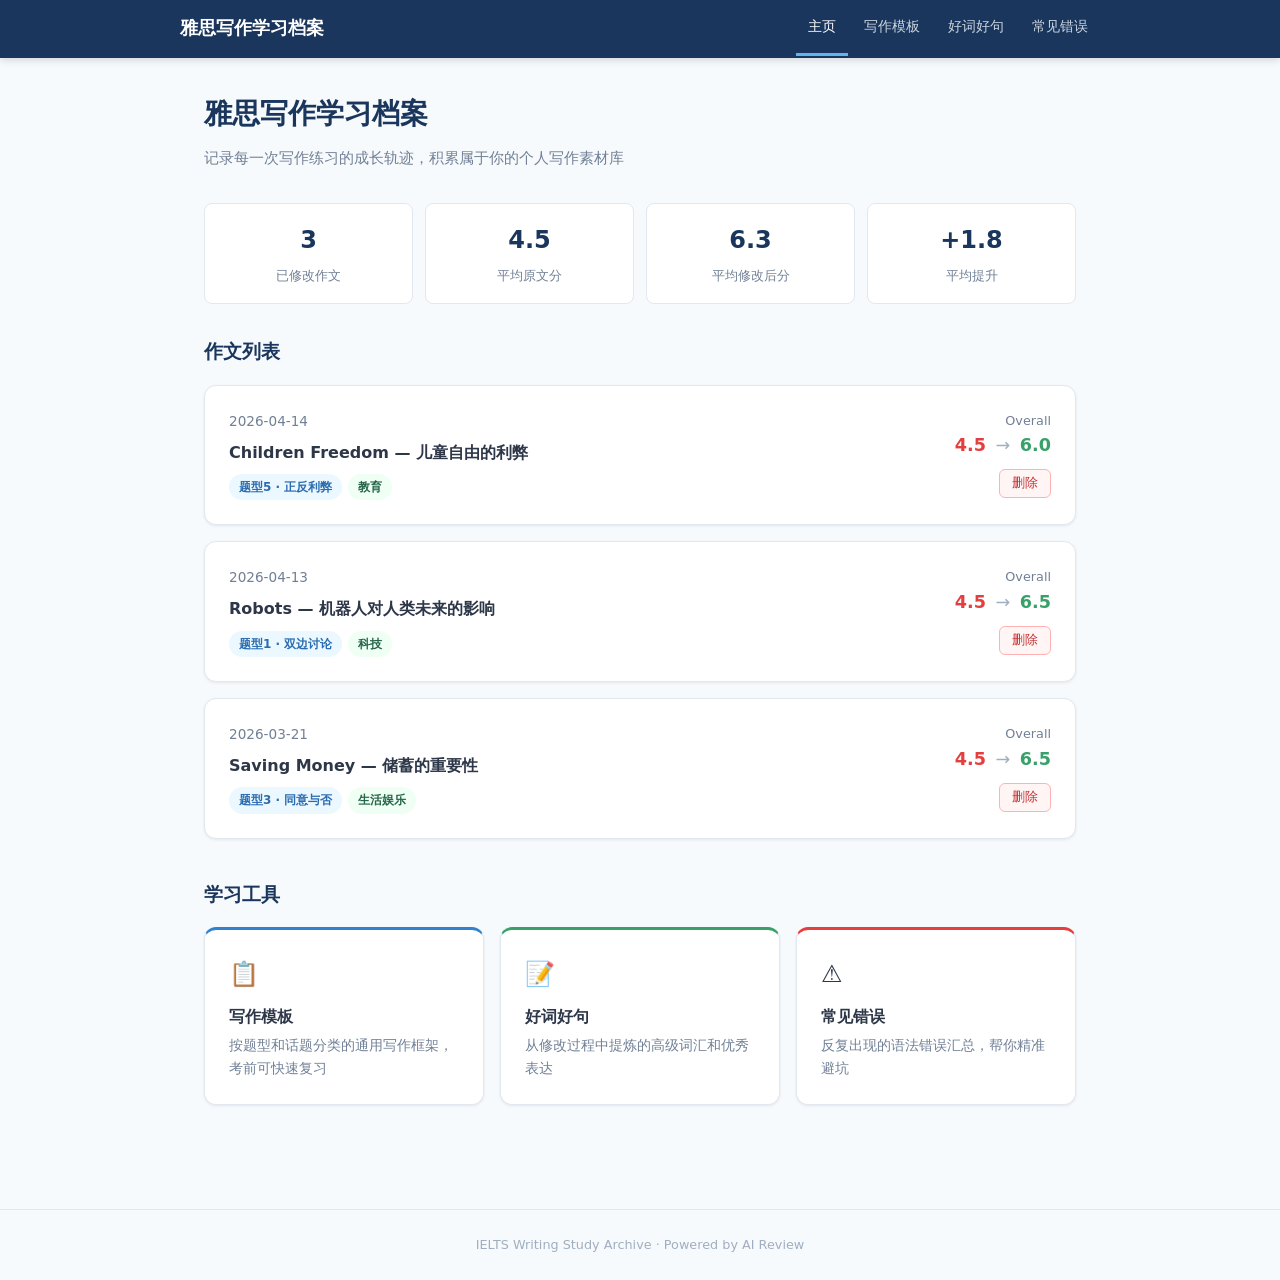
==== index.html @ 5c6d9367 "添加新作文 2026-04-14 Children Freedom 并更新所有页面 - 新增作文页面：essays/2026-04-14_children_freedom.html（题型5·正反利弊×" ====
<!DOCTYPE html>
<html lang="zh-CN">
<head>
  <meta charset="UTF-8">
  <meta name="viewport" content="width=device-width, initial-scale=1.0">
  <title>雅思写作学习档案</title>
  <link rel="stylesheet" href="css/style.css">
</head>
<body>
<div class="page-wrapper">

<nav class="navbar">
  <div class="container">
    <a href="index.html" class="navbar-brand">雅思写作学习档案</a>
    <div class="navbar-links">
      <a href="index.html" class="active">主页</a>
      <a href="templates.html">写作模板</a>
      <a href="vocabulary.html">好词好句</a>
      <a href="errors.html">常见错误</a>
    </div>
  </div>
</nav>

<main class="page-content">
  <div class="container">

    <div class="page-header">
      <h1>雅思写作学习档案</h1>
      <p>记录每一次写作练习的成长轨迹，积累属于你的个人写作素材库</p>
    </div>

    <!-- 统计概览（仅统计真实文章） -->
    <div class="stats-grid">
      <div class="stat-item">
        <div class="stat-number" data-stat="essay-count">3</div>
        <div class="stat-label">已修改作文</div>
      </div>
      <div class="stat-item">
        <div class="stat-number" data-stat="avg-before">4.5</div>
        <div class="stat-label">平均原文分</div>
      </div>
      <div class="stat-item">
        <div class="stat-number" data-stat="avg-after">6.3</div>
        <div class="stat-label">平均修改后分</div>
      </div>
      <div class="stat-item">
        <div class="stat-number" data-stat="avg-diff">+1.8</div>
        <div class="stat-label">平均提升</div>
      </div>
    </div>

    <!-- 作文列表 -->
    <h2 style="font-size:1.2rem; color:#1a365d; margin:32px 0 16px;">作文列表</h2>
    <div class="card-grid">

      <div class="card" data-essay="2026-04-14_children_freedom" data-score-before="4.5" data-score-after="6.0">
        <div style="display:flex; justify-content:space-between; align-items:flex-start; flex-wrap:wrap; gap:8px;">
          <a href="essays/2026-04-14_children_freedom.html" style="flex:1; color:inherit;">
            <div style="font-size:.85rem; color:#718096; margin-bottom:6px;">2026-04-14</div>
            <div style="font-weight:600; color:#2d3748; margin-bottom:8px;">Children Freedom — 儿童自由的利弊</div>
            <div style="display:flex; gap:6px; flex-wrap:wrap;">
              <span class="tag tag-blue">题型5 · 正反利弊</span>
              <span class="tag tag-green">教育</span>
            </div>
          </a>
          <div style="text-align:right; display:flex; flex-direction:column; align-items:flex-end; gap:8px;">
            <div>
              <div style="font-size:.8rem; color:#718096;">Overall</div>
              <div style="font-size:1.1rem;">
                <span style="color:#e53e3e; font-weight:700;">4.5</span>
                <span style="color:#a0aec0; margin:0 4px;">→</span>
                <span style="color:#38a169; font-weight:700;">6.0</span>
              </div>
            </div>
            <button class="delete-btn" onclick="event.stopPropagation(); deleteEssay('2026-04-14_children_freedom')">删除</button>
          </div>
        </div>
      </div>

      <div class="card" data-essay="2026-04-13_robots" data-score-before="4.5" data-score-after="6.5">
        <div style="display:flex; justify-content:space-between; align-items:flex-start; flex-wrap:wrap; gap:8px;">
          <a href="essays/2026-04-13_robots.html" style="flex:1; color:inherit;">
            <div style="font-size:.85rem; color:#718096; margin-bottom:6px;">2026-04-13</div>
            <div style="font-weight:600; color:#2d3748; margin-bottom:8px;">Robots — 机器人对人类未来的影响</div>
            <div style="display:flex; gap:6px; flex-wrap:wrap;">
              <span class="tag tag-blue">题型1 · 双边讨论</span>
              <span class="tag tag-green">科技</span>
            </div>
          </a>
          <div style="text-align:right; display:flex; flex-direction:column; align-items:flex-end; gap:8px;">
            <div>
              <div style="font-size:.8rem; color:#718096;">Overall</div>
              <div style="font-size:1.1rem;">
                <span style="color:#e53e3e; font-weight:700;">4.5</span>
                <span style="color:#a0aec0; margin:0 4px;">→</span>
                <span style="color:#38a169; font-weight:700;">6.5</span>
              </div>
            </div>
            <button class="delete-btn" onclick="event.stopPropagation(); deleteEssay('2026-04-13_robots')">删除</button>
          </div>
        </div>
      </div>

      <div class="card" data-essay="2026-03-21_saving_money" data-score-before="4.5" data-score-after="6.5">
        <div style="display:flex; justify-content:space-between; align-items:flex-start; flex-wrap:wrap; gap:8px;">
          <a href="essays/2026-03-21_saving_money.html" style="flex:1; color:inherit;">
            <div style="font-size:.85rem; color:#718096; margin-bottom:6px;">2026-03-21</div>
            <div style="font-weight:600; color:#2d3748; margin-bottom:8px;">Saving Money — 储蓄的重要性</div>
            <div style="display:flex; gap:6px; flex-wrap:wrap;">
              <span class="tag tag-blue">题型3 · 同意与否</span>
              <span class="tag tag-green">生活娱乐</span>
            </div>
          </a>
          <div style="text-align:right; display:flex; flex-direction:column; align-items:flex-end; gap:8px;">
            <div>
              <div style="font-size:.8rem; color:#718096;">Overall</div>
              <div style="font-size:1.1rem;">
                <span style="color:#e53e3e; font-weight:700;">4.5</span>
                <span style="color:#a0aec0; margin:0 4px;">→</span>
                <span style="color:#38a169; font-weight:700;">6.5</span>
              </div>
            </div>
            <button class="delete-btn" onclick="event.stopPropagation(); deleteEssay('2026-03-21_saving_money')">删除</button>
          </div>
        </div>
      </div>


    </div>

    <!-- 功能模块 -->
    <h2 style="font-size:1.2rem; color:#1a365d; margin:40px 0 16px;">学习工具</h2>
    <div class="card-grid card-grid-3">
      <a href="templates.html" class="card card-link" style="border-top:3px solid #3182ce;">
        <div style="font-size:1.5rem; margin-bottom:8px;">📋</div>
        <div style="font-weight:700; color:#2d3748; margin-bottom:4px;">写作模板</div>
        <div style="font-size:.85rem; color:#718096;">按题型和话题分类的通用写作框架，考前可快速复习</div>
      </a>
      <a href="vocabulary.html" class="card card-link" style="border-top:3px solid #38a169;">
        <div style="font-size:1.5rem; margin-bottom:8px;">📝</div>
        <div style="font-weight:700; color:#2d3748; margin-bottom:4px;">好词好句</div>
        <div style="font-size:.85rem; color:#718096;">从修改过程中提炼的高级词汇和优秀表达</div>
      </a>
      <a href="errors.html" class="card card-link" style="border-top:3px solid #e53e3e;">
        <div style="font-size:1.5rem; margin-bottom:8px;">⚠️</div>
        <div style="font-weight:700; color:#2d3748; margin-bottom:4px;">常见错误</div>
        <div style="font-size:.85rem; color:#718096;">反复出现的语法错误汇总，帮你精准避坑</div>
      </a>
    </div>

    <!-- 回收站 -->
    <div id="recycle-bin-section" style="display:none;">
      <div class="recycle-bin-header">回收站</div>
      <p style="font-size:.85rem; color:#a0aec0; margin-bottom:12px;">以下作文已被移入回收站，可随时恢复或彻底删除</p>
      <div id="recycle-bin-list"></div>
    </div>

  </div>
</main>

<footer class="page-footer">
  <div class="container">IELTS Writing Study Archive · Powered by AI Review</div>
</footer>

</div>
<script src="js/main.js"></script>
</body>
</html>
---- css/style.css ----
/* ========== CSS Reset & Base ========== */
*, *::before, *::after { box-sizing: border-box; margin: 0; padding: 0; }
html { font-size: 16px; scroll-behavior: smooth; }
body {
  font-family: -apple-system, BlinkMacSystemFont, 'Segoe UI', system-ui, sans-serif;
  line-height: 1.7; color: #2d3748; background: #f7fafc;
}
a { color: #3182ce; text-decoration: none; transition: color .2s; }
a:hover { color: #2b6cb0; text-decoration: underline; }
img { max-width: 100%; }

/* ========== Layout ========== */
.container { max-width: 920px; margin: 0 auto; padding: 0 24px; }
.page-wrapper { min-height: 100vh; display: flex; flex-direction: column; }
.page-content { flex: 1; padding: 32px 0 64px; }

/* ========== Navigation ========== */
.navbar {
  background: #1a365d; color: #fff; padding: 0 24px;
  position: sticky; top: 0; z-index: 100; box-shadow: 0 2px 8px rgba(0,0,0,.15);
}
.navbar .container { display: flex; align-items: center; justify-content: space-between; padding: 0; }
.navbar-brand { font-size: 1.1rem; font-weight: 700; color: #fff; padding: 14px 0; white-space: nowrap; }
.navbar-brand:hover { color: #bee3f8; text-decoration: none; }
.navbar-links { display: flex; gap: 4px; flex-wrap: wrap; }
.navbar-links a {
  color: #cbd5e0; font-size: .88rem; padding: 14px 12px;
  border-bottom: 3px solid transparent; transition: all .2s;
}
.navbar-links a:hover, .navbar-links a.active {
  color: #fff; border-bottom-color: #63b3ed; text-decoration: none;
}

/* ========== Hero / Header ========== */
.page-header { margin-bottom: 32px; }
.page-header h1 { font-size: 1.75rem; color: #1a365d; margin-bottom: 8px; }
.page-header p { color: #718096; font-size: .95rem; }

/* ========== Cards ========== */
.card {
  background: #fff; border-radius: 12px; padding: 24px;
  box-shadow: 0 1px 3px rgba(0,0,0,.08); border: 1px solid #e2e8f0;
  transition: box-shadow .2s, transform .15s;
}
.card:hover { box-shadow: 0 4px 12px rgba(0,0,0,.1); }
.card-link { display: block; color: inherit; }
.card-link:hover { text-decoration: none; }

.card-grid { display: grid; gap: 16px; }
.card-grid-3 { grid-template-columns: repeat(auto-fit, minmax(240px, 1fr)); }

/* ========== Tags / Badges ========== */
.tag {
  display: inline-block; font-size: .75rem; font-weight: 600; padding: 3px 10px;
  border-radius: 999px; white-space: nowrap;
}
.tag-blue { background: #ebf8ff; color: #2b6cb0; }
.tag-green { background: #f0fff4; color: #276749; }
.tag-purple { background: #faf5ff; color: #6b46c1; }
.tag-gray { background: #edf2f7; color: #4a5568; }
.tag-orange { background: #feebc8; color: #c05621; }

/* ========== Score Display ========== */
.score-comparison { display: grid; grid-template-columns: 1fr 1fr; gap: 24px; margin: 24px 0; }
.score-card { text-align: center; }
.score-card .label { font-size: .85rem; color: #718096; margin-bottom: 4px; }
.score-big { font-size: 2.5rem; font-weight: 800; }
.score-big.before { color: #e53e3e; }
.score-big.after { color: #38a169; }
.score-arrow { display: flex; align-items: center; justify-content: center; font-size: 1.1rem; font-weight: 700; color: #38a169; gap: 6px; margin: 8px 0; }

.score-table { width: 100%; border-collapse: collapse; margin: 16px 0; font-size: .9rem; }
.score-table-wrapper { overflow-x: auto; -webkit-overflow-scrolling: touch; margin: 16px 0; }
.score-table-wrapper .score-table { margin: 0; min-width: 580px; }
.score-table th, .score-table td { padding: 10px 12px; text-align: left; border-bottom: 1px solid #e2e8f0; }
.score-table th { background: #f7fafc; color: #4a5568; font-weight: 600; font-size: .8rem; text-transform: uppercase; letter-spacing: .5px; }
.score-table .change { color: #38a169; font-weight: 600; }
.score-bar { height: 8px; border-radius: 4px; background: #e2e8f0; overflow: hidden; min-width: 80px; display: inline-block; vertical-align: middle; margin-left: 8px; }
.score-bar-fill { height: 100%; border-radius: 4px; transition: width .6s ease; }
.score-bar-fill.before { background: #fc8181; }
.score-bar-fill.after { background: #68d391; }

/* ========== View Switcher ========== */
.view-tabs { display: flex; gap: 8px; margin: 24px 0 16px; flex-wrap: wrap; }
.view-tab {
  padding: 8px 20px; border: 2px solid #e2e8f0; border-radius: 8px;
  background: #fff; color: #4a5568; font-size: .88rem; font-weight: 500;
  cursor: pointer; transition: all .2s;
}
.view-tab:hover { border-color: #3182ce; color: #3182ce; }
.view-tab.active { background: #3182ce; color: #fff; border-color: #3182ce; }
.view-panel { display: none; }
.view-panel.active { display: block; }

/* ========== Revision Markup ========== */
.revision-section { margin-bottom: 32px; }
.revision-section h3 { font-size: 1.1rem; color: #1a365d; margin-bottom: 16px; padding-bottom: 8px; border-bottom: 2px solid #e2e8f0; }
.revision-section h4 { font-size: .9rem; color: #718096; margin: 12px 0 8px; font-style: italic; }

.revision-text { font-size: .95rem; line-height: 1.9; margin-bottom: 12px; }

del.grammar { color: #e53e3e; text-decoration: line-through; background: #fff5f5; padding: 1px 4px; border-radius: 3px; }
del.vocab { color: #3182ce; text-decoration: line-through; background: #ebf8ff; padding: 1px 4px; border-radius: 3px; }

.fix-grammar { background: #fed7d7; color: #c53030; padding: 2px 6px; border-radius: 4px; font-weight: 600; }
.fix-vocab { background: #bee3f8; color: #2b6cb0; padding: 2px 6px; border-radius: 4px; font-weight: 600; }
.fix-sentence { background: #c6f6d5; color: #276749; padding: 2px 6px; border-radius: 4px; font-weight: 600; }

.revision-reason {
  font-size: .8rem; color: #718096; margin-left: 4px;
}
.revision-tag {
  display: inline-block; font-size: .7rem; font-weight: 700; padding: 2px 8px;
  border-radius: 999px; margin-left: 4px; vertical-align: middle;
}
.revision-tag.grammar { background: #fed7d7; color: #c53030; }
.revision-tag.vocab { background: #bee3f8; color: #2b6cb0; }
.revision-tag.sentence { background: #c6f6d5; color: #276749; }
.revision-tag.content { background: #feebc8; color: #c05621; }

.suggestion-box {
  background: #fffaf0; border-left: 4px solid #dd6b20; padding: 16px 20px;
  border-radius: 0 8px 8px 0; margin: 16px 0; font-size: .9rem;
}
.suggestion-box .suggestion-title { font-weight: 700; color: #c05621; margin-bottom: 4px; }

/* ========== Word Count ========== */
.word-count {
  display: block; text-align: right; font-size: .75rem; color: #a0aec0;
  margin: -12px 0 16px; font-style: italic;
}
.word-count-total {
  text-align: right; font-size: .85rem; font-weight: 600; color: #4a5568;
  padding-top: 12px; border-top: 1px dashed #e2e8f0; margin-top: 8px;
}

/* ========== Essay Text ========== */
.essay-text { font-size: .95rem; line-height: 2; }
.essay-text p { margin-bottom: 16px; text-indent: 0; }
.essay-question { font-size: 1.05rem; font-style: italic; color: #2d3748; line-height: 1.8; padding: 24px; background: #f7fafc; border-radius: 8px; border-left: 4px solid #3182ce; }

/* ========== Collapsible / Accordion ========== */
.accordion-item { border: 1px solid #e2e8f0; border-radius: 8px; margin-bottom: 8px; overflow: hidden; }
.accordion-header {
  padding: 14px 20px; background: #fff; cursor: pointer;
  display: flex; justify-content: space-between; align-items: center;
  font-weight: 600; font-size: .95rem; transition: background .2s;
}
.accordion-header:hover { background: #f7fafc; }
.accordion-header .arrow { transition: transform .2s; font-size: .8rem; color: #a0aec0; }
.accordion-item.open .accordion-header .arrow { transform: rotate(90deg); }
.accordion-body { padding: 0 20px 16px; display: none; font-size: .9rem; }
.accordion-item.open .accordion-body { display: block; }

/* ========== Filter Buttons ========== */
.filter-group { margin: 16px 0; display: flex; gap: 8px; flex-wrap: wrap; }
.filter-btn {
  padding: 6px 16px; border: 1px solid #e2e8f0; border-radius: 6px;
  background: #fff; color: #4a5568; font-size: .85rem; cursor: pointer; transition: all .2s;
}
.filter-btn:hover { border-color: #3182ce; color: #3182ce; }
.filter-btn.active { background: #3182ce; color: #fff; border-color: #3182ce; }

/* ========== Stats Grid ========== */
.stats-grid { display: grid; grid-template-columns: repeat(auto-fit, minmax(120px, 1fr)); gap: 12px; margin: 16px 0; }
.stat-item { text-align: center; padding: 16px; background: #fff; border-radius: 8px; border: 1px solid #e2e8f0; }
.stat-number { font-size: 1.5rem; font-weight: 800; color: #1a365d; }
.stat-label { font-size: .8rem; color: #718096; margin-top: 4px; }

/* ========== Error Examples ========== */
.error-example { margin: 12px 0; padding: 12px 16px; background: #f7fafc; border-radius: 8px; }
.error-wrong { color: #e53e3e; text-decoration: line-through; }
.error-correct { color: #38a169; font-weight: 600; }
.error-rule { font-size: .85rem; color: #718096; margin-top: 8px; font-style: italic; }
.error-source { font-size: .8rem; color: #a0aec0; margin-top: 4px; }
.error-count { font-size: .85rem; color: #718096; font-weight: 400; }

/* ========== Template Display ========== */
.template-block { margin: 16px 0; }
.template-block h4 { font-size: .95rem; color: #2d3748; margin-bottom: 8px; }
.template-text {
  font-family: 'Georgia', serif; font-size: .95rem; line-height: 1.9;
  padding: 16px 20px; background: #f7fafc; border-radius: 8px; border: 1px solid #e2e8f0;
}
.template-placeholder { background: #fefcbf; padding: 1px 6px; border-radius: 4px; color: #975a16; font-weight: 600; }
.template-note { font-size: .82rem; color: #a0aec0; margin-top: 8px; font-style: italic; }

/* ========== Footer ========== */
.page-footer { text-align: center; padding: 24px; color: #a0aec0; font-size: .8rem; border-top: 1px solid #e2e8f0; margin-top: 40px; }

/* ========== Bottom Nav ========== */
.bottom-nav { display: flex; justify-content: space-between; flex-wrap: wrap; gap: 12px; margin-top: 40px; padding-top: 24px; border-top: 1px solid #e2e8f0; }
.bottom-nav a { font-size: .9rem; }

/* ========== Delete Button ========== */
.delete-btn {
  display: inline-flex; align-items: center; gap: 4px;
  padding: 5px 12px; border: 1px solid #feb2b2; border-radius: 6px;
  background: #fff5f5; color: #c53030; font-size: .8rem; font-weight: 500;
  cursor: pointer; transition: all .2s; white-space: nowrap;
}
.delete-btn:hover { background: #fed7d7; border-color: #fc8181; }

/* ========== Restore Button ========== */
.restore-btn {
  display: inline-flex; align-items: center; gap: 4px;
  padding: 5px 12px; border: 1px solid #9ae6b4; border-radius: 6px;
  background: #f0fff4; color: #276749; font-size: .8rem; font-weight: 500;
  cursor: pointer; transition: all .2s; white-space: nowrap;
}
.restore-btn:hover { background: #c6f6d5; border-color: #68d391; }

/* ========== Recycle Bin ========== */
.recycle-bin-header {
  display: flex; align-items: center; gap: 8px;
  font-size: 1.1rem; color: #dd6b20; margin: 48px 0 16px;
  padding-top: 24px; border-top: 2px dashed #e2e8f0;
}
.recycle-item { margin-bottom: 8px; }

/* ========== Delete Confirmation Modal ========== */
.modal-overlay {
  position: fixed; inset: 0; background: rgba(0,0,0,.45);
  display: flex; align-items: center; justify-content: center;
  z-index: 1000; animation: fadeIn .15s;
}
.modal-box {
  background: #fff; border-radius: 16px; padding: 32px;
  max-width: 420px; width: 90%; box-shadow: 0 20px 60px rgba(0,0,0,.25);
  animation: slideUp .2s;
}
.modal-title { font-size: 1.15rem; font-weight: 700; color: #1a365d; margin-bottom: 12px; }
.modal-body { font-size: .92rem; color: #4a5568; line-height: 1.7; margin-bottom: 24px; }
.modal-actions { display: flex; gap: 12px; justify-content: flex-end; }
.modal-btn {
  padding: 8px 20px; border-radius: 8px; font-size: .9rem; font-weight: 600;
  cursor: pointer; border: none; transition: all .2s;
}
.modal-btn-cancel { background: #edf2f7; color: #4a5568; }
.modal-btn-cancel:hover { background: #e2e8f0; }
.modal-btn-confirm { background: #e53e3e; color: #fff; }
.modal-btn-confirm:hover { background: #c53030; }

@keyframes fadeIn { from { opacity: 0; } to { opacity: 1; } }
@keyframes slideUp { from { transform: translateY(20px); opacity: 0; } to { transform: translateY(0); opacity: 1; } }

/* ========== Responsive ========== */
@media (max-width: 768px) {
  .navbar .container { flex-direction: column; align-items: flex-start; }
  .navbar-links { padding-bottom: 8px; }
  .navbar-links a { padding: 8px 10px; font-size: .82rem; }
  .score-comparison { grid-template-columns: 1fr; }
  .page-header h1 { font-size: 1.4rem; }
  .view-tabs { gap: 6px; }
  .view-tab { padding: 6px 14px; font-size: .82rem; }
  .card { padding: 16px; }
}
@media (max-width: 480px) {
  .container { padding: 0 16px; }
  .stats-grid { grid-template-columns: repeat(2, 1fr); }
}
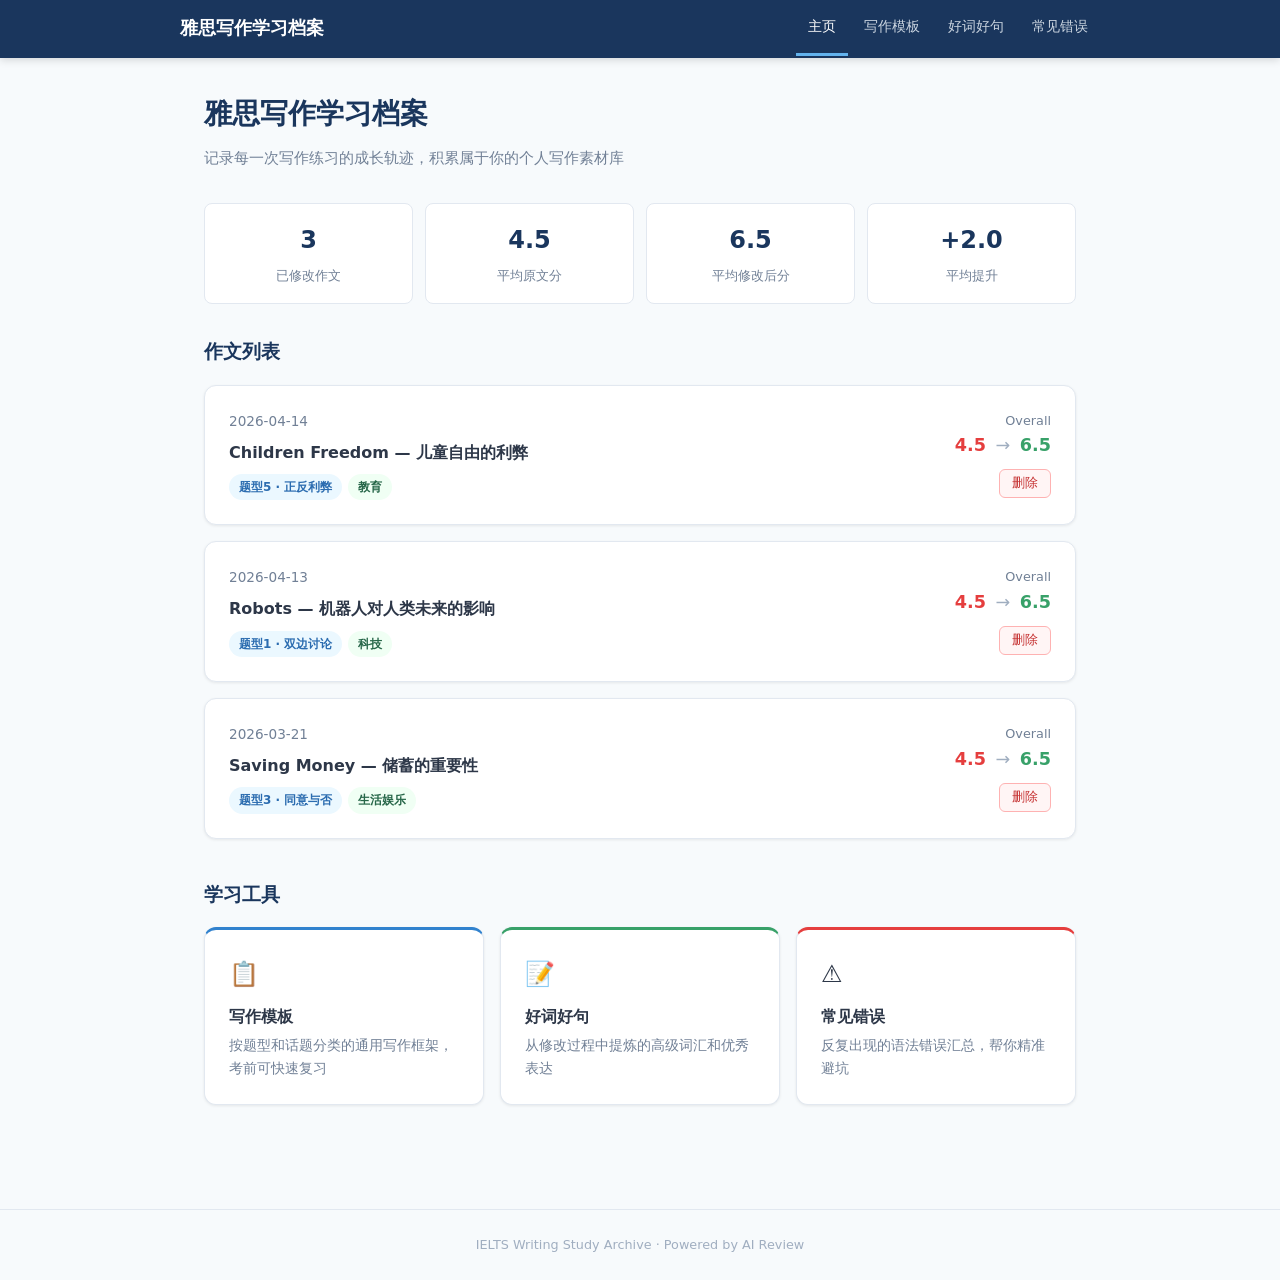
==== commit cd01b894: "2026-04-14 Children Freedom 新增切题示范例子并提升至 6.5 - 主体段二新增微观个案：world-class musicians/athletes 因童年自由发现天赋，与" ====
--- a/index.html
+++ b/index.html
@@ -40,11 +40,11 @@
         <div class="stat-label">平均原文分</div>
       </div>
       <div class="stat-item">
-        <div class="stat-number" data-stat="avg-after">6.3</div>
+        <div class="stat-number" data-stat="avg-after">6.5</div>
         <div class="stat-label">平均修改后分</div>
       </div>
       <div class="stat-item">
-        <div class="stat-number" data-stat="avg-diff">+1.8</div>
+        <div class="stat-number" data-stat="avg-diff">+2.0</div>
         <div class="stat-label">平均提升</div>
       </div>
     </div>
@@ -53,7 +53,7 @@
     <h2 style="font-size:1.2rem; color:#1a365d; margin:32px 0 16px;">作文列表</h2>
     <div class="card-grid">
 
-      <div class="card" data-essay="2026-04-14_children_freedom" data-score-before="4.5" data-score-after="6.0">
+      <div class="card" data-essay="2026-04-14_children_freedom" data-score-before="4.5" data-score-after="6.5">
         <div style="display:flex; justify-content:space-between; align-items:flex-start; flex-wrap:wrap; gap:8px;">
           <a href="essays/2026-04-14_children_freedom.html" style="flex:1; color:inherit;">
             <div style="font-size:.85rem; color:#718096; margin-bottom:6px;">2026-04-14</div>
@@ -69,7 +69,7 @@
               <div style="font-size:1.1rem;">
                 <span style="color:#e53e3e; font-weight:700;">4.5</span>
                 <span style="color:#a0aec0; margin:0 4px;">→</span>
-                <span style="color:#38a169; font-weight:700;">6.0</span>
+                <span style="color:#38a169; font-weight:700;">6.5</span>
               </div>
             </div>
             <button class="delete-btn" onclick="event.stopPropagation(); deleteEssay('2026-04-14_children_freedom')">删除</button>
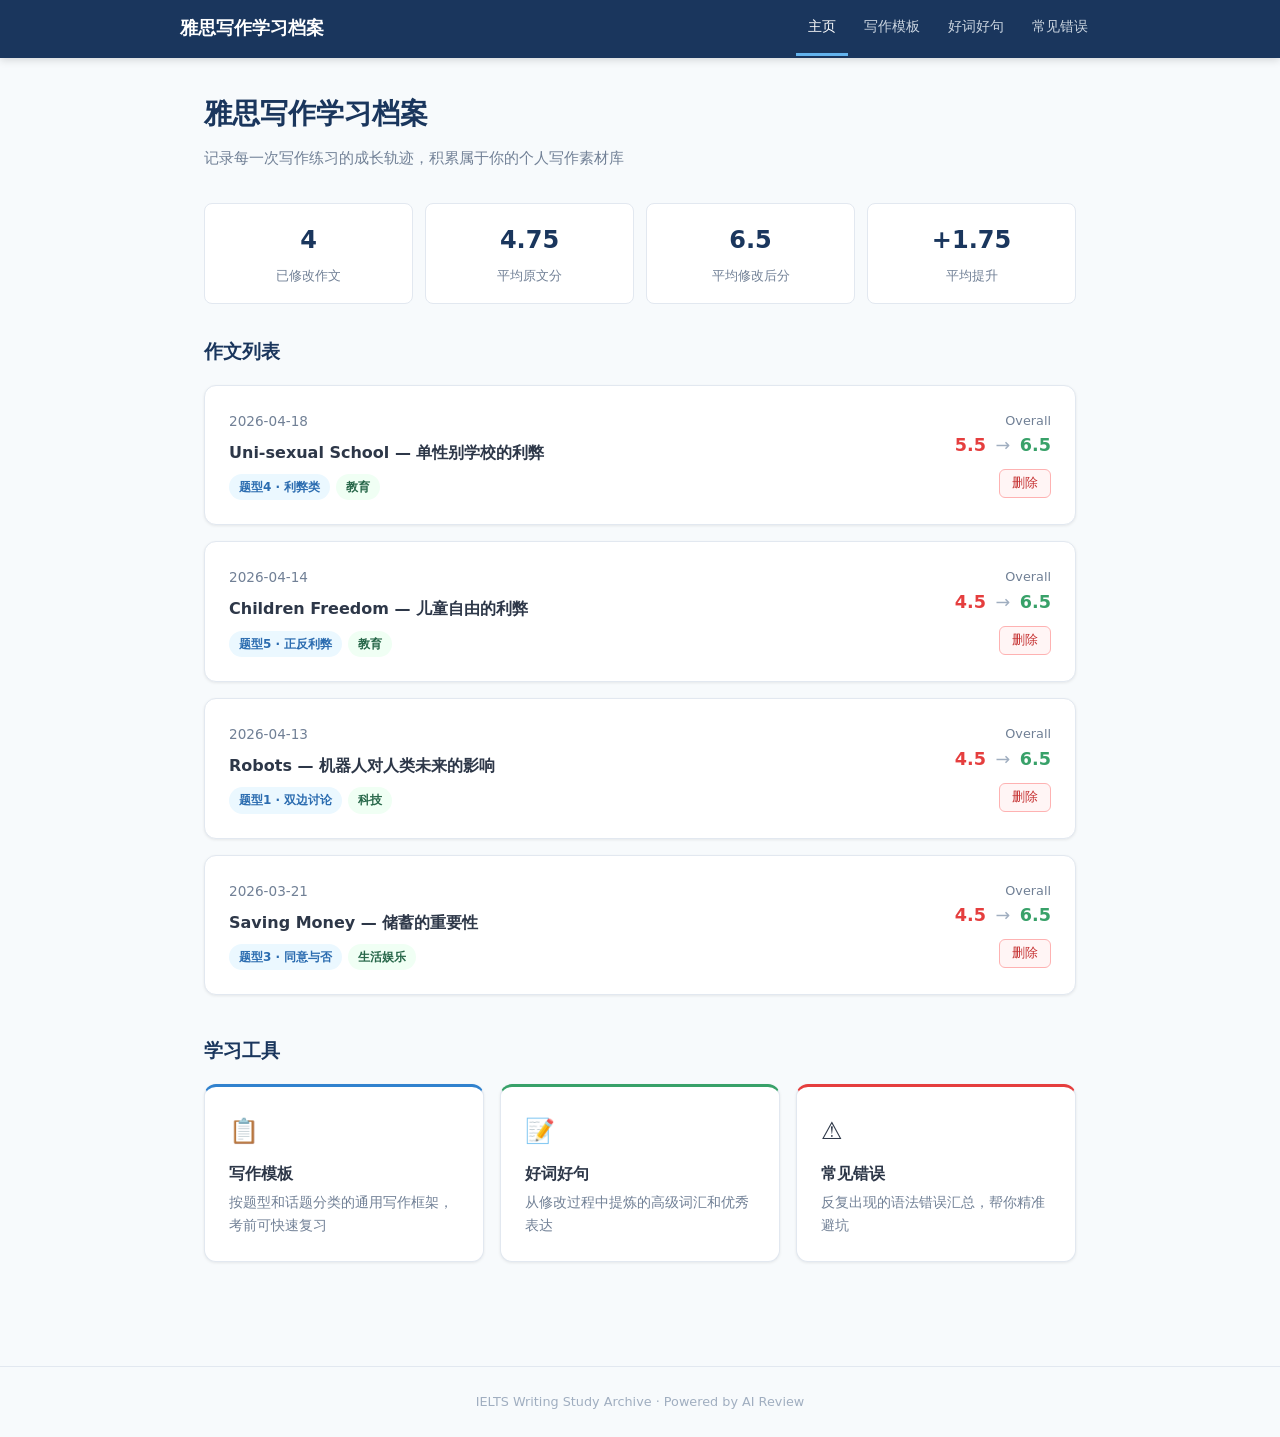
==== commit ceca2b88: "add 2026-04-18 uni-sexual school essay review + summary updates - new essay page: 2026-04-18_uni-sex" ====
--- a/index.html
+++ b/index.html
@@ -32,11 +32,11 @@
     <!-- 统计概览（仅统计真实文章） -->
     <div class="stats-grid">
       <div class="stat-item">
-        <div class="stat-number" data-stat="essay-count">3</div>
+        <div class="stat-number" data-stat="essay-count">4</div>
         <div class="stat-label">已修改作文</div>
       </div>
       <div class="stat-item">
-        <div class="stat-number" data-stat="avg-before">4.5</div>
+        <div class="stat-number" data-stat="avg-before">4.75</div>
         <div class="stat-label">平均原文分</div>
       </div>
       <div class="stat-item">
@@ -44,7 +44,7 @@
         <div class="stat-label">平均修改后分</div>
       </div>
       <div class="stat-item">
-        <div class="stat-number" data-stat="avg-diff">+2.0</div>
+        <div class="stat-number" data-stat="avg-diff">+1.75</div>
         <div class="stat-label">平均提升</div>
       </div>
     </div>
@@ -52,6 +52,30 @@
     <!-- 作文列表 -->
     <h2 style="font-size:1.2rem; color:#1a365d; margin:32px 0 16px;">作文列表</h2>
     <div class="card-grid">
+
+      <div class="card" data-essay="2026-04-18_uni-sexual_school" data-score-before="5.5" data-score-after="6.5">
+        <div style="display:flex; justify-content:space-between; align-items:flex-start; flex-wrap:wrap; gap:8px;">
+          <a href="essays/2026-04-18_uni-sexual_school.html" style="flex:1; color:inherit;">
+            <div style="font-size:.85rem; color:#718096; margin-bottom:6px;">2026-04-18</div>
+            <div style="font-weight:600; color:#2d3748; margin-bottom:8px;">Uni-sexual School — 单性别学校的利弊</div>
+            <div style="display:flex; gap:6px; flex-wrap:wrap;">
+              <span class="tag tag-blue">题型4 · 利弊类</span>
+              <span class="tag tag-green">教育</span>
+            </div>
+          </a>
+          <div style="text-align:right; display:flex; flex-direction:column; align-items:flex-end; gap:8px;">
+            <div>
+              <div style="font-size:.8rem; color:#718096;">Overall</div>
+              <div style="font-size:1.1rem;">
+                <span style="color:#e53e3e; font-weight:700;">5.5</span>
+                <span style="color:#a0aec0; margin:0 4px;">→</span>
+                <span style="color:#38a169; font-weight:700;">6.5</span>
+              </div>
+            </div>
+            <button class="delete-btn" onclick="event.stopPropagation(); deleteEssay('2026-04-18_uni-sexual_school')">删除</button>
+          </div>
+        </div>
+      </div>
 
       <div class="card" data-essay="2026-04-14_children_freedom" data-score-before="4.5" data-score-after="6.5">
         <div style="display:flex; justify-content:space-between; align-items:flex-start; flex-wrap:wrap; gap:8px;">
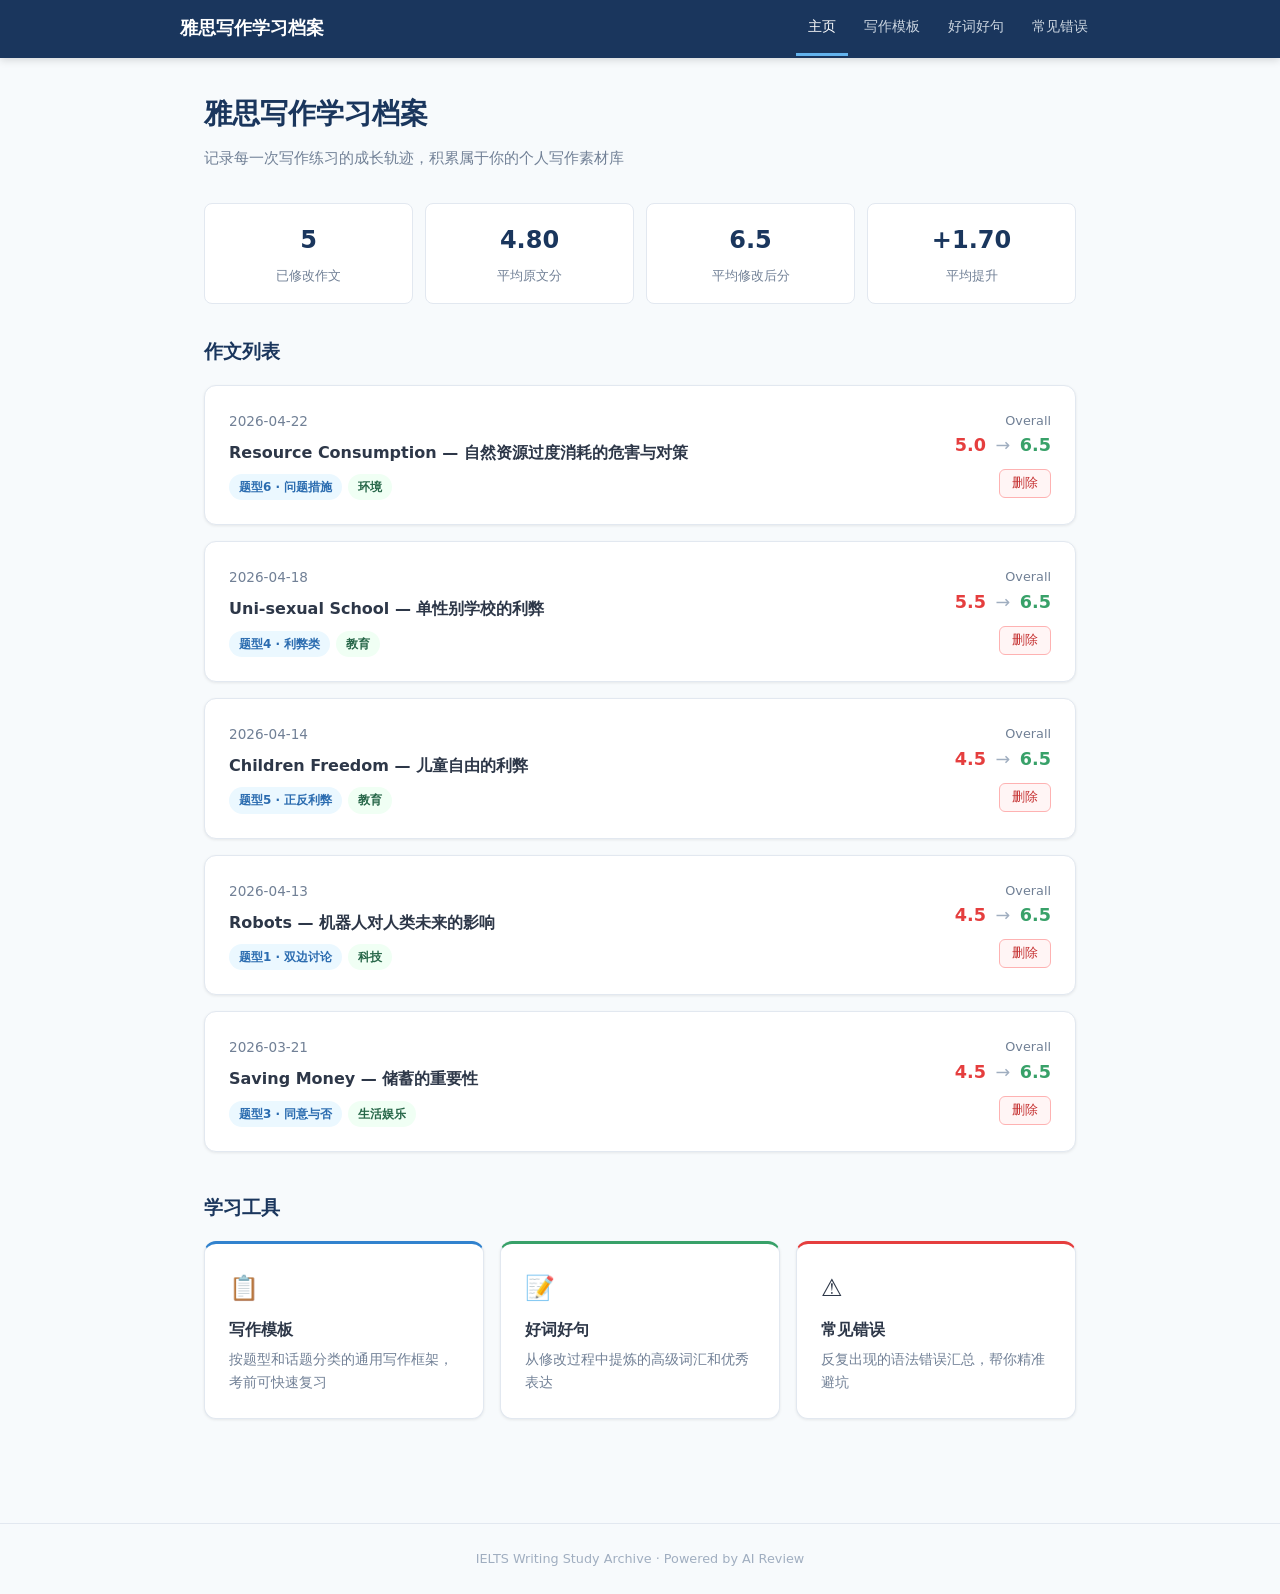
==== commit 15ddeeb5: "Add essay: 2026-04-22 Resource Consumption (5.0→6.5) - New essay page: Type6 (Reasons/Solutions) × E" ====
--- a/index.html
+++ b/index.html
@@ -32,11 +32,11 @@
     <!-- 统计概览（仅统计真实文章） -->
     <div class="stats-grid">
       <div class="stat-item">
-        <div class="stat-number" data-stat="essay-count">4</div>
+        <div class="stat-number" data-stat="essay-count">5</div>
         <div class="stat-label">已修改作文</div>
       </div>
       <div class="stat-item">
-        <div class="stat-number" data-stat="avg-before">4.75</div>
+        <div class="stat-number" data-stat="avg-before">4.80</div>
         <div class="stat-label">平均原文分</div>
       </div>
       <div class="stat-item">
@@ -44,7 +44,7 @@
         <div class="stat-label">平均修改后分</div>
       </div>
       <div class="stat-item">
-        <div class="stat-number" data-stat="avg-diff">+1.75</div>
+        <div class="stat-number" data-stat="avg-diff">+1.70</div>
         <div class="stat-label">平均提升</div>
       </div>
     </div>
@@ -52,6 +52,30 @@
     <!-- 作文列表 -->
     <h2 style="font-size:1.2rem; color:#1a365d; margin:32px 0 16px;">作文列表</h2>
     <div class="card-grid">
+
+      <div class="card" data-essay="2026-04-22_resource_consumption" data-score-before="5.0" data-score-after="6.5">
+        <div style="display:flex; justify-content:space-between; align-items:flex-start; flex-wrap:wrap; gap:8px;">
+          <a href="essays/2026-04-22_resource_consumption.html" style="flex:1; color:inherit;">
+            <div style="font-size:.85rem; color:#718096; margin-bottom:6px;">2026-04-22</div>
+            <div style="font-weight:600; color:#2d3748; margin-bottom:8px;">Resource Consumption — 自然资源过度消耗的危害与对策</div>
+            <div style="display:flex; gap:6px; flex-wrap:wrap;">
+              <span class="tag tag-blue">题型6 · 问题措施</span>
+              <span class="tag tag-green">环境</span>
+            </div>
+          </a>
+          <div style="text-align:right; display:flex; flex-direction:column; align-items:flex-end; gap:8px;">
+            <div>
+              <div style="font-size:.8rem; color:#718096;">Overall</div>
+              <div style="font-size:1.1rem;">
+                <span style="color:#e53e3e; font-weight:700;">5.0</span>
+                <span style="color:#a0aec0; margin:0 4px;">→</span>
+                <span style="color:#38a169; font-weight:700;">6.5</span>
+              </div>
+            </div>
+            <button class="delete-btn" onclick="event.stopPropagation(); deleteEssay('2026-04-22_resource_consumption')">删除</button>
+          </div>
+        </div>
+      </div>
 
       <div class="card" data-essay="2026-04-18_uni-sexual_school" data-score-before="5.5" data-score-after="6.5">
         <div style="display:flex; justify-content:space-between; align-items:flex-start; flex-wrap:wrap; gap:8px;">
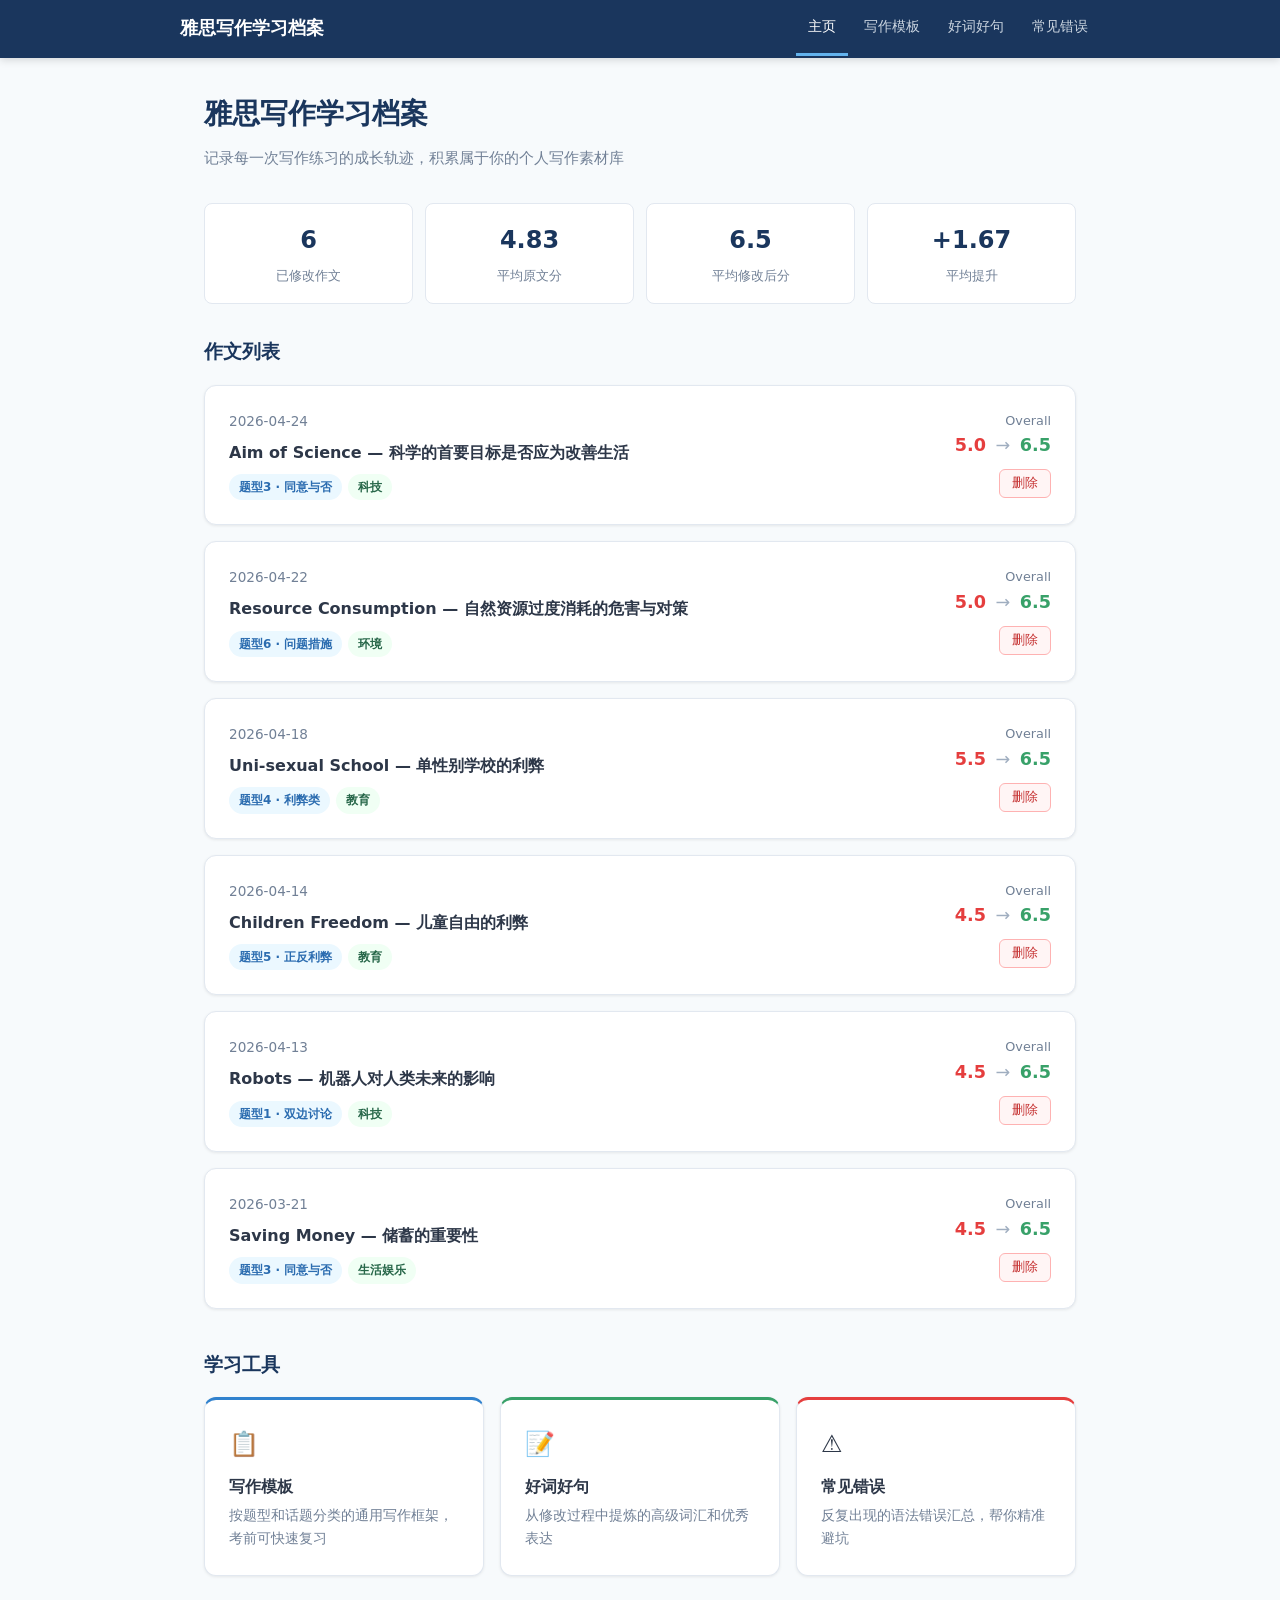
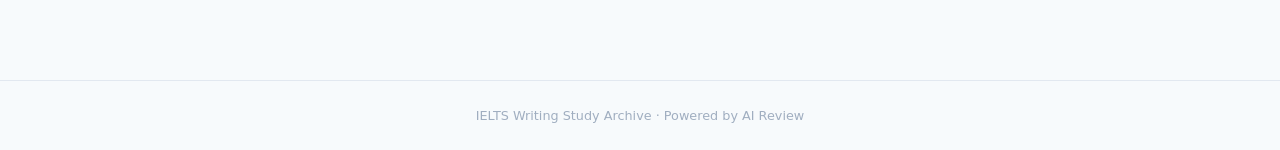
==== commit 62ee4dcb: "Add essay: 2026-04-24_aim_of_science 新增题型3 × 科技话题作文 "The aim of science should be to improve people'" ====
--- a/index.html
+++ b/index.html
@@ -32,11 +32,11 @@
     <!-- 统计概览（仅统计真实文章） -->
     <div class="stats-grid">
       <div class="stat-item">
-        <div class="stat-number" data-stat="essay-count">5</div>
+        <div class="stat-number" data-stat="essay-count">6</div>
         <div class="stat-label">已修改作文</div>
       </div>
       <div class="stat-item">
-        <div class="stat-number" data-stat="avg-before">4.80</div>
+        <div class="stat-number" data-stat="avg-before">4.83</div>
         <div class="stat-label">平均原文分</div>
       </div>
       <div class="stat-item">
@@ -44,7 +44,7 @@
         <div class="stat-label">平均修改后分</div>
       </div>
       <div class="stat-item">
-        <div class="stat-number" data-stat="avg-diff">+1.70</div>
+        <div class="stat-number" data-stat="avg-diff">+1.67</div>
         <div class="stat-label">平均提升</div>
       </div>
     </div>
@@ -52,6 +52,30 @@
     <!-- 作文列表 -->
     <h2 style="font-size:1.2rem; color:#1a365d; margin:32px 0 16px;">作文列表</h2>
     <div class="card-grid">
+
+      <div class="card" data-essay="2026-04-24_aim_of_science" data-score-before="5.0" data-score-after="6.5">
+        <div style="display:flex; justify-content:space-between; align-items:flex-start; flex-wrap:wrap; gap:8px;">
+          <a href="essays/2026-04-24_aim_of_science.html" style="flex:1; color:inherit;">
+            <div style="font-size:.85rem; color:#718096; margin-bottom:6px;">2026-04-24</div>
+            <div style="font-weight:600; color:#2d3748; margin-bottom:8px;">Aim of Science — 科学的首要目标是否应为改善生活</div>
+            <div style="display:flex; gap:6px; flex-wrap:wrap;">
+              <span class="tag tag-blue">题型3 · 同意与否</span>
+              <span class="tag tag-green">科技</span>
+            </div>
+          </a>
+          <div style="text-align:right; display:flex; flex-direction:column; align-items:flex-end; gap:8px;">
+            <div>
+              <div style="font-size:.8rem; color:#718096;">Overall</div>
+              <div style="font-size:1.1rem;">
+                <span style="color:#e53e3e; font-weight:700;">5.0</span>
+                <span style="color:#a0aec0; margin:0 4px;">→</span>
+                <span style="color:#38a169; font-weight:700;">6.5</span>
+              </div>
+            </div>
+            <button class="delete-btn" onclick="event.stopPropagation(); deleteEssay('2026-04-24_aim_of_science')">删除</button>
+          </div>
+        </div>
+      </div>
 
       <div class="card" data-essay="2026-04-22_resource_consumption" data-score-before="5.0" data-score-after="6.5">
         <div style="display:flex; justify-content:space-between; align-items:flex-start; flex-wrap:wrap; gap:8px;">
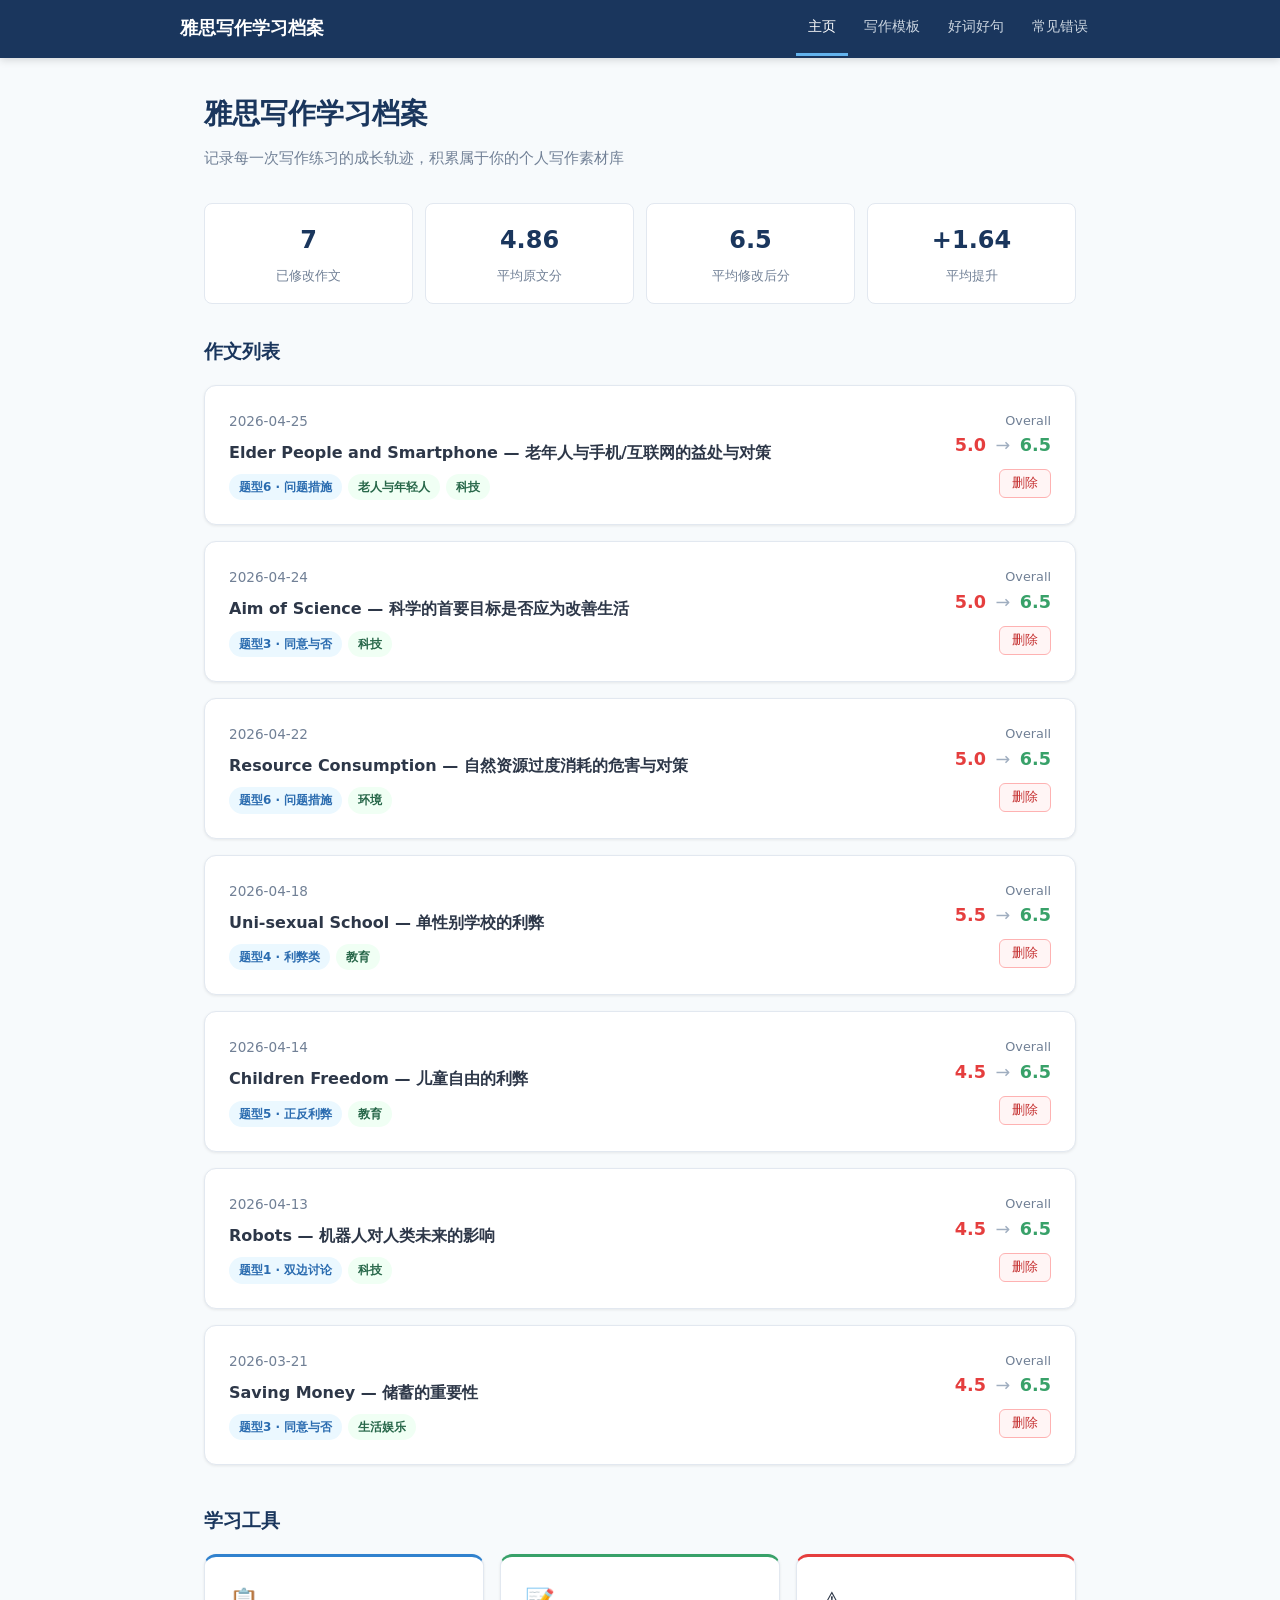
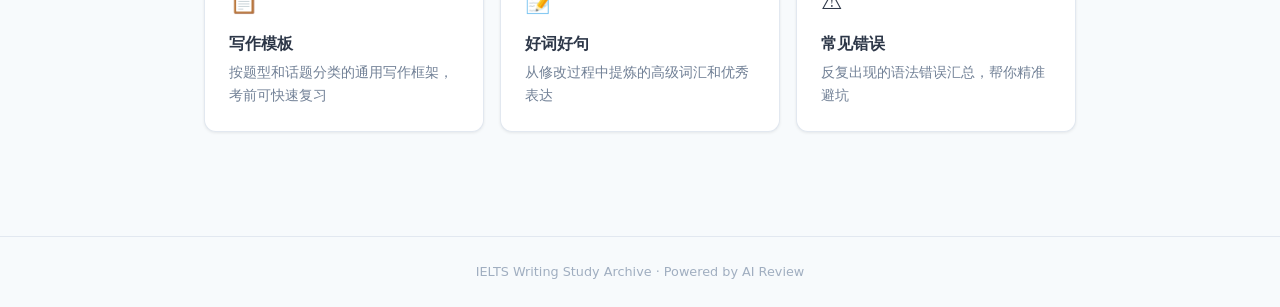
==== commit 55f342ec: "add 2026-04-25 essay (Elder people and smartphone) — 题型6 老人与年轻人 × 科技 - 新增 essays/2026-04-25_elder_pe" ====
--- a/index.html
+++ b/index.html
@@ -32,11 +32,11 @@
     <!-- 统计概览（仅统计真实文章） -->
     <div class="stats-grid">
       <div class="stat-item">
-        <div class="stat-number" data-stat="essay-count">6</div>
+        <div class="stat-number" data-stat="essay-count">7</div>
         <div class="stat-label">已修改作文</div>
       </div>
       <div class="stat-item">
-        <div class="stat-number" data-stat="avg-before">4.83</div>
+        <div class="stat-number" data-stat="avg-before">4.86</div>
         <div class="stat-label">平均原文分</div>
       </div>
       <div class="stat-item">
@@ -44,7 +44,7 @@
         <div class="stat-label">平均修改后分</div>
       </div>
       <div class="stat-item">
-        <div class="stat-number" data-stat="avg-diff">+1.67</div>
+        <div class="stat-number" data-stat="avg-diff">+1.64</div>
         <div class="stat-label">平均提升</div>
       </div>
     </div>
@@ -52,6 +52,31 @@
     <!-- 作文列表 -->
     <h2 style="font-size:1.2rem; color:#1a365d; margin:32px 0 16px;">作文列表</h2>
     <div class="card-grid">
+
+      <div class="card" data-essay="2026-04-25_elder_people_and_smartphone" data-score-before="5.0" data-score-after="6.5">
+        <div style="display:flex; justify-content:space-between; align-items:flex-start; flex-wrap:wrap; gap:8px;">
+          <a href="essays/2026-04-25_elder_people_and_smartphone.html" style="flex:1; color:inherit;">
+            <div style="font-size:.85rem; color:#718096; margin-bottom:6px;">2026-04-25</div>
+            <div style="font-weight:600; color:#2d3748; margin-bottom:8px;">Elder People and Smartphone — 老年人与手机/互联网的益处与对策</div>
+            <div style="display:flex; gap:6px; flex-wrap:wrap;">
+              <span class="tag tag-blue">题型6 · 问题措施</span>
+              <span class="tag tag-green">老人与年轻人</span>
+              <span class="tag tag-green">科技</span>
+            </div>
+          </a>
+          <div style="text-align:right; display:flex; flex-direction:column; align-items:flex-end; gap:8px;">
+            <div>
+              <div style="font-size:.8rem; color:#718096;">Overall</div>
+              <div style="font-size:1.1rem;">
+                <span style="color:#e53e3e; font-weight:700;">5.0</span>
+                <span style="color:#a0aec0; margin:0 4px;">→</span>
+                <span style="color:#38a169; font-weight:700;">6.5</span>
+              </div>
+            </div>
+            <button class="delete-btn" onclick="event.stopPropagation(); deleteEssay('2026-04-25_elder_people_and_smartphone')">删除</button>
+          </div>
+        </div>
+      </div>
 
       <div class="card" data-essay="2026-04-24_aim_of_science" data-score-before="5.0" data-score-after="6.5">
         <div style="display:flex; justify-content:space-between; align-items:flex-start; flex-wrap:wrap; gap:8px;">
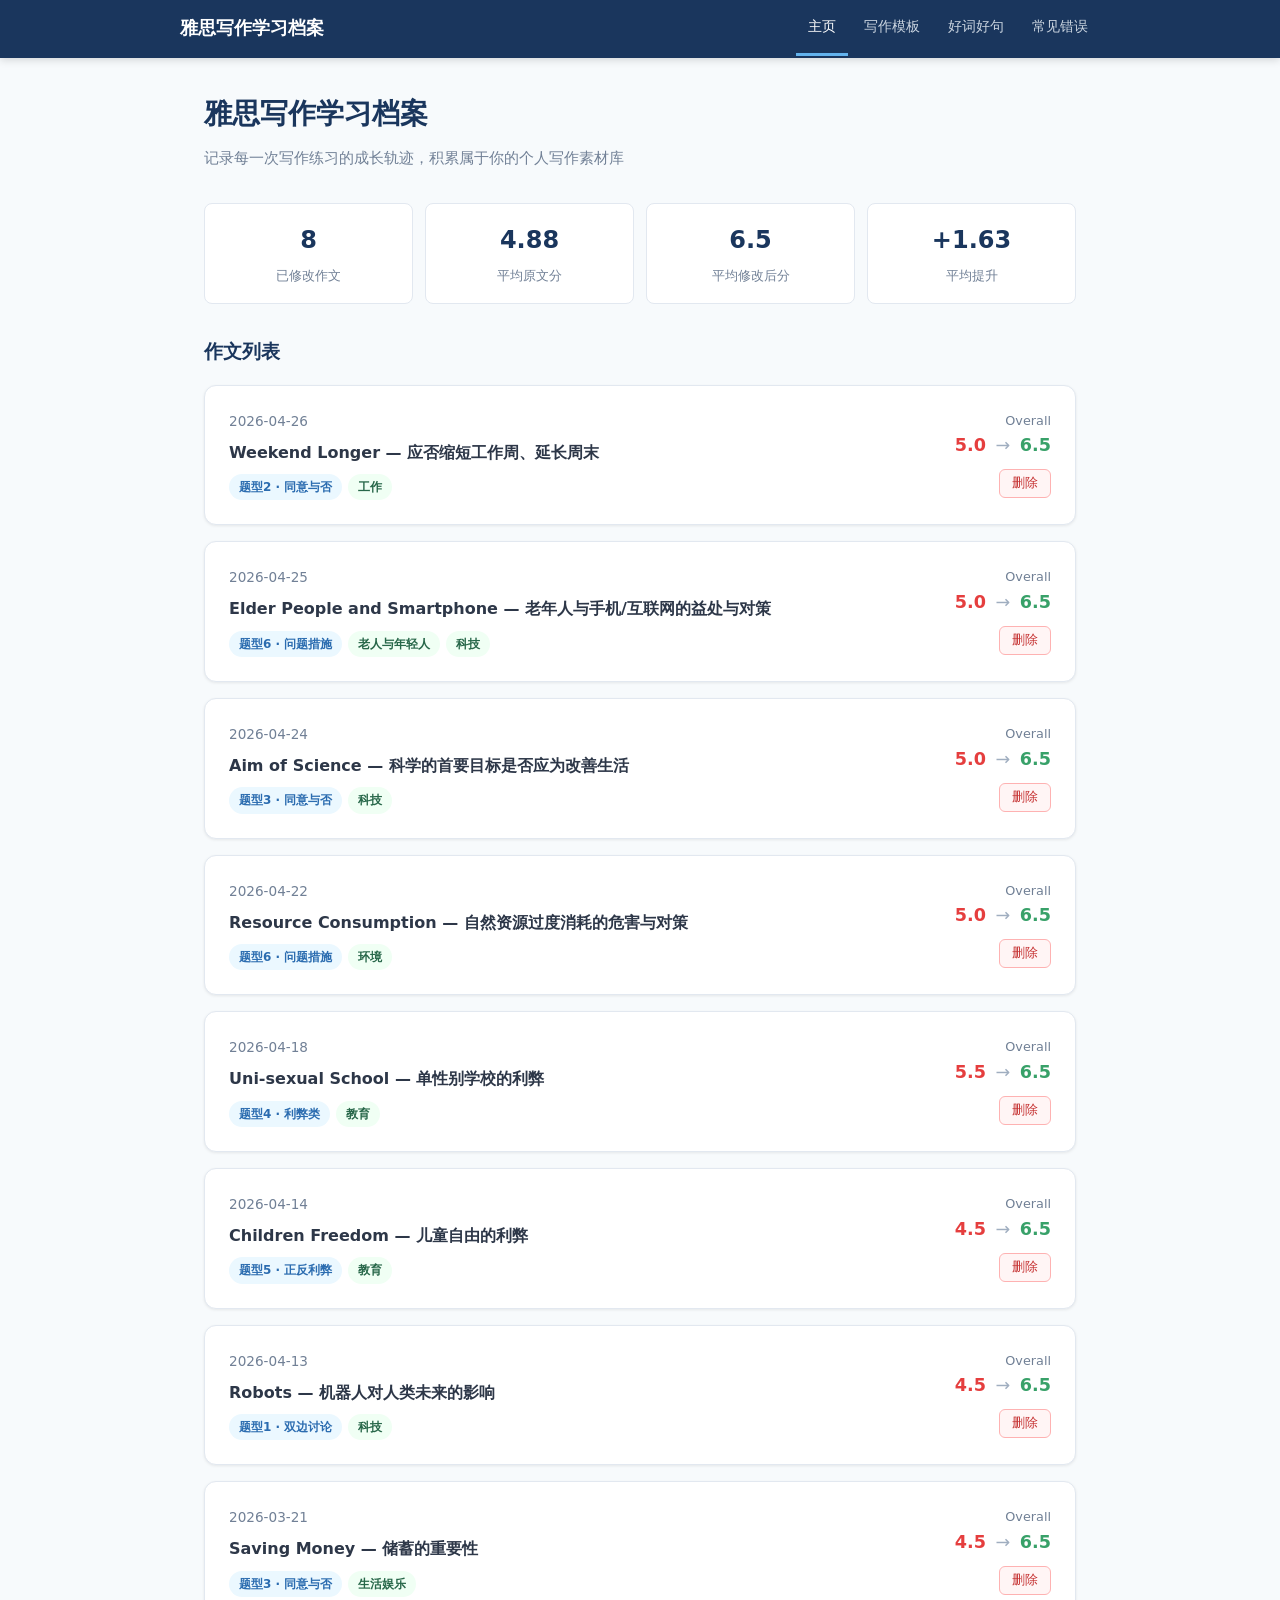
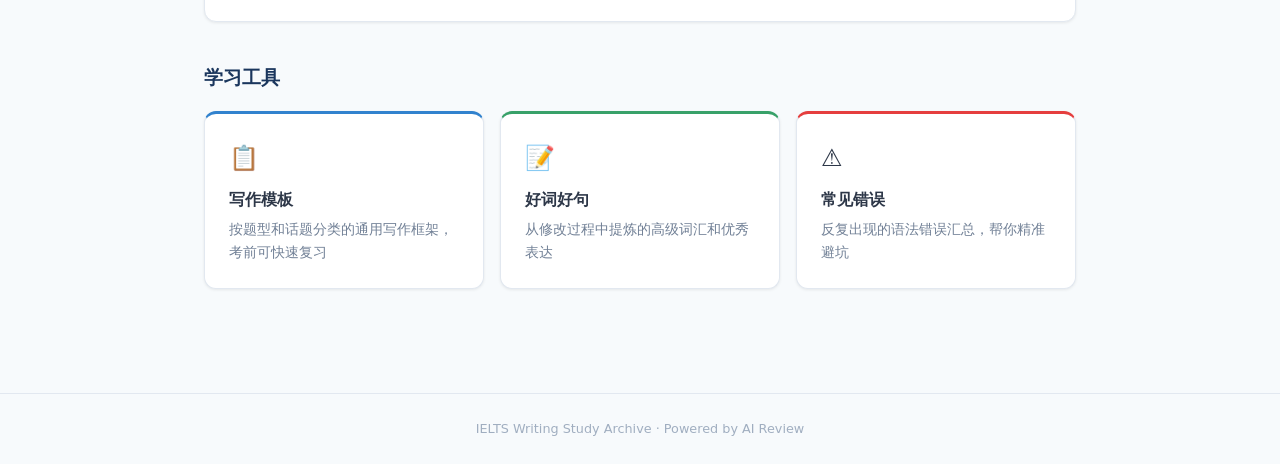
==== commit 792a57ce: "Add essay: 2026-04-26 Weekend Longer (题型2 工作) - 新增第一篇题型2 真实文章：Weekend Longer (5.0 → 6.5) - 确立题型2 四大固" ====
--- a/index.html
+++ b/index.html
@@ -32,11 +32,11 @@
     <!-- 统计概览（仅统计真实文章） -->
     <div class="stats-grid">
       <div class="stat-item">
-        <div class="stat-number" data-stat="essay-count">7</div>
+        <div class="stat-number" data-stat="essay-count">8</div>
         <div class="stat-label">已修改作文</div>
       </div>
       <div class="stat-item">
-        <div class="stat-number" data-stat="avg-before">4.86</div>
+        <div class="stat-number" data-stat="avg-before">4.88</div>
         <div class="stat-label">平均原文分</div>
       </div>
       <div class="stat-item">
@@ -44,7 +44,7 @@
         <div class="stat-label">平均修改后分</div>
       </div>
       <div class="stat-item">
-        <div class="stat-number" data-stat="avg-diff">+1.64</div>
+        <div class="stat-number" data-stat="avg-diff">+1.63</div>
         <div class="stat-label">平均提升</div>
       </div>
     </div>
@@ -52,6 +52,30 @@
     <!-- 作文列表 -->
     <h2 style="font-size:1.2rem; color:#1a365d; margin:32px 0 16px;">作文列表</h2>
     <div class="card-grid">
+
+      <div class="card" data-essay="2026-04-26_weekend_longer" data-score-before="5.0" data-score-after="6.5">
+        <div style="display:flex; justify-content:space-between; align-items:flex-start; flex-wrap:wrap; gap:8px;">
+          <a href="essays/2026-04-26_weekend_longer.html" style="flex:1; color:inherit;">
+            <div style="font-size:.85rem; color:#718096; margin-bottom:6px;">2026-04-26</div>
+            <div style="font-weight:600; color:#2d3748; margin-bottom:8px;">Weekend Longer — 应否缩短工作周、延长周末</div>
+            <div style="display:flex; gap:6px; flex-wrap:wrap;">
+              <span class="tag tag-blue">题型2 · 同意与否</span>
+              <span class="tag tag-green">工作</span>
+            </div>
+          </a>
+          <div style="text-align:right; display:flex; flex-direction:column; align-items:flex-end; gap:8px;">
+            <div>
+              <div style="font-size:.8rem; color:#718096;">Overall</div>
+              <div style="font-size:1.1rem;">
+                <span style="color:#e53e3e; font-weight:700;">5.0</span>
+                <span style="color:#a0aec0; margin:0 4px;">→</span>
+                <span style="color:#38a169; font-weight:700;">6.5</span>
+              </div>
+            </div>
+            <button class="delete-btn" onclick="event.stopPropagation(); deleteEssay('2026-04-26_weekend_longer')">删除</button>
+          </div>
+        </div>
+      </div>
 
       <div class="card" data-essay="2026-04-25_elder_people_and_smartphone" data-score-before="5.0" data-score-after="6.5">
         <div style="display:flex; justify-content:space-between; align-items:flex-start; flex-wrap:wrap; gap:8px;">
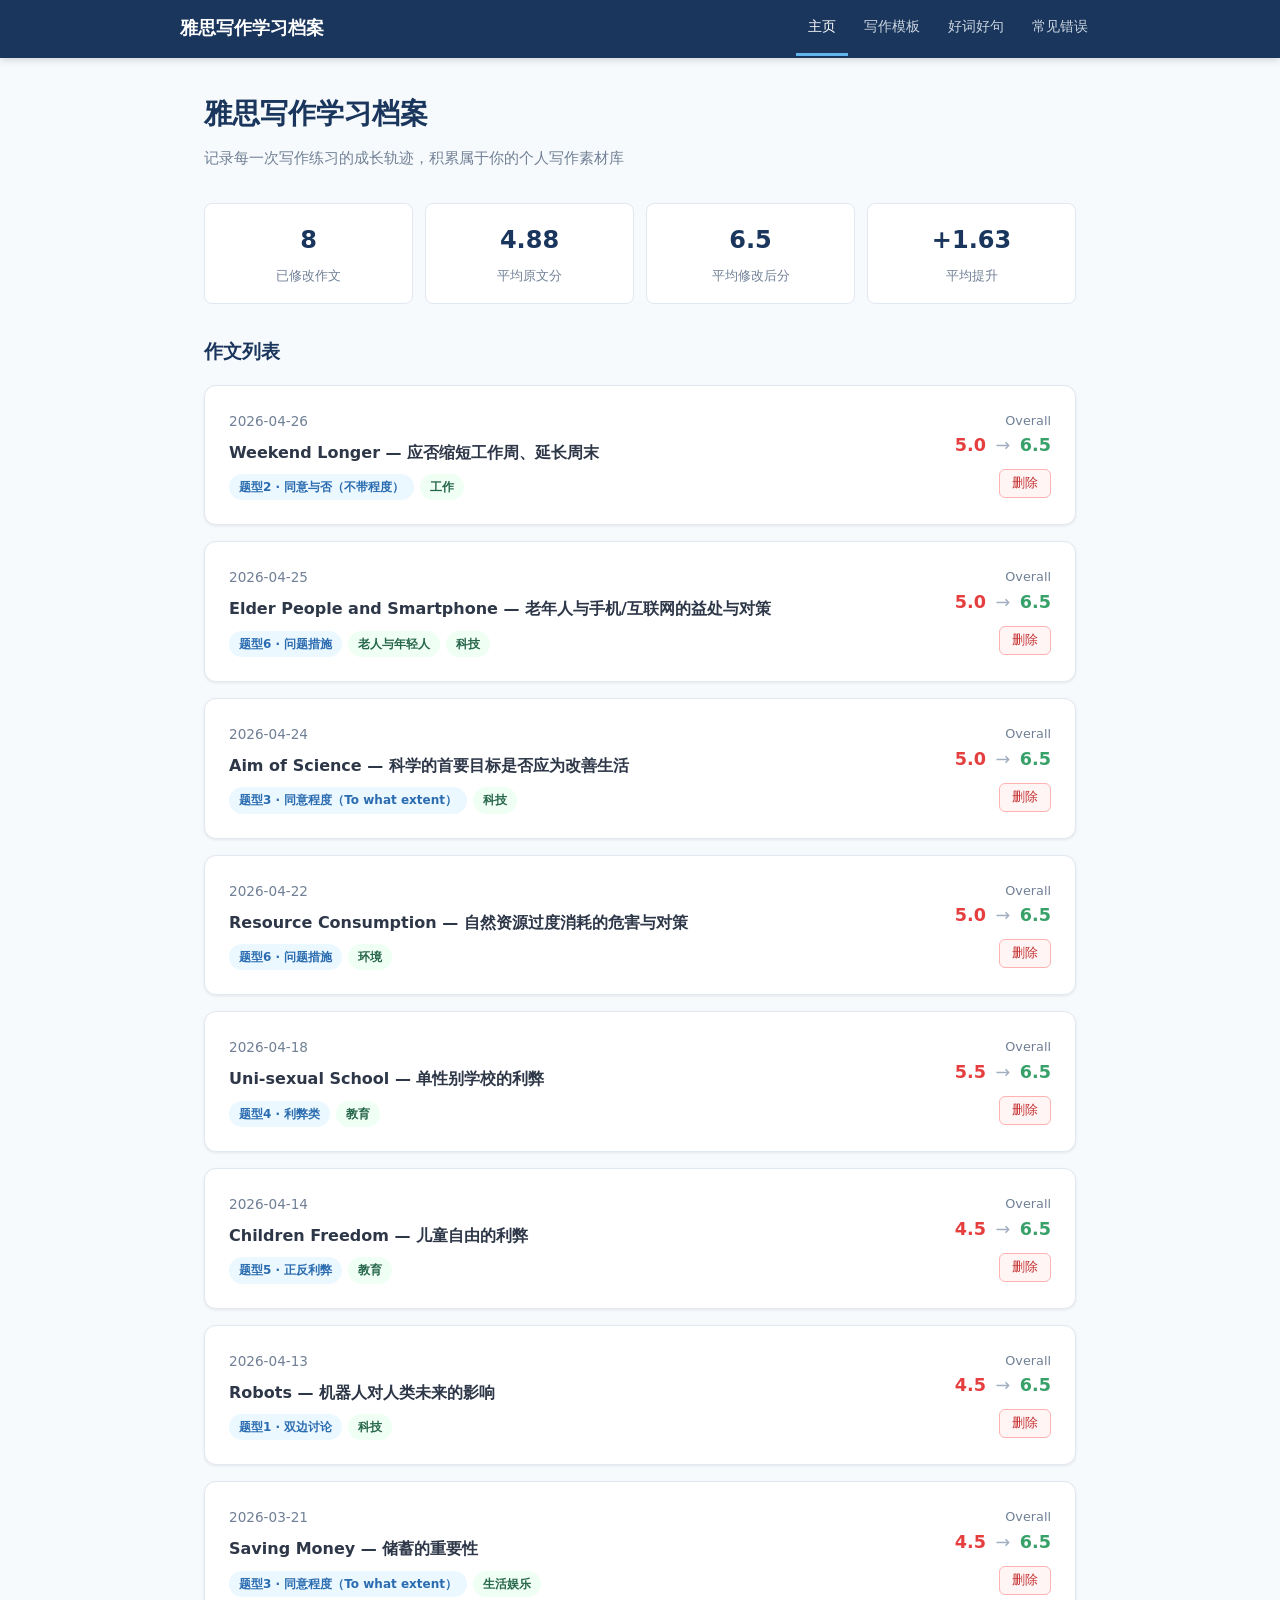
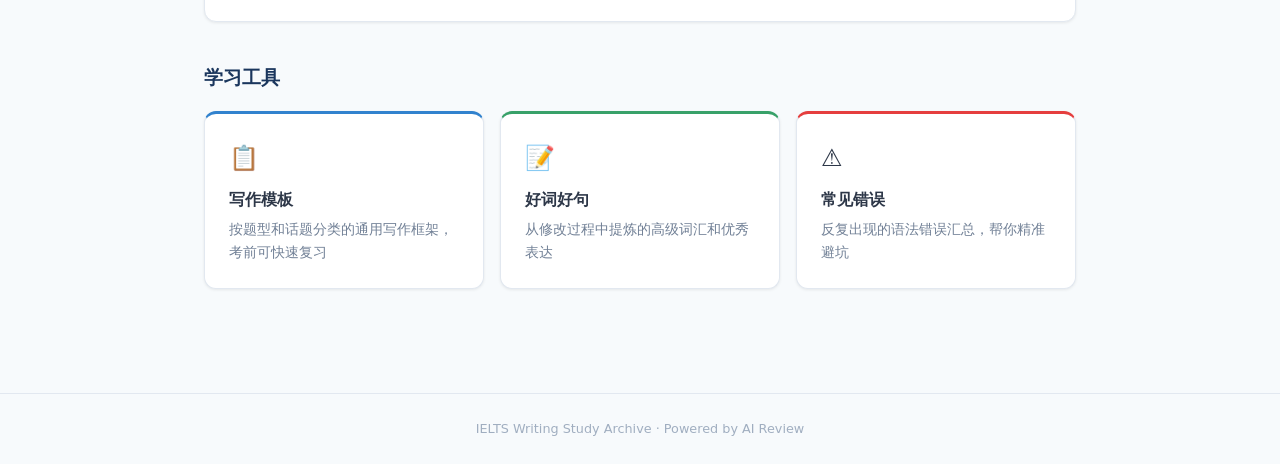
==== commit 466c4783: "docs(label): 区分题型2 与题型3 的同意与否标签 明确两类同意题在标签上的区别——题型2 不需要程度副词，题型3 必须说出 extent：  - 题型2 · 同意与否（不带程度）— Do" ====
--- a/index.html
+++ b/index.html
@@ -59,7 +59,7 @@
             <div style="font-size:.85rem; color:#718096; margin-bottom:6px;">2026-04-26</div>
             <div style="font-weight:600; color:#2d3748; margin-bottom:8px;">Weekend Longer — 应否缩短工作周、延长周末</div>
             <div style="display:flex; gap:6px; flex-wrap:wrap;">
-              <span class="tag tag-blue">题型2 · 同意与否</span>
+              <span class="tag tag-blue">题型2 · 同意与否（不带程度）</span>
               <span class="tag tag-green">工作</span>
             </div>
           </a>
@@ -108,7 +108,7 @@
             <div style="font-size:.85rem; color:#718096; margin-bottom:6px;">2026-04-24</div>
             <div style="font-weight:600; color:#2d3748; margin-bottom:8px;">Aim of Science — 科学的首要目标是否应为改善生活</div>
             <div style="display:flex; gap:6px; flex-wrap:wrap;">
-              <span class="tag tag-blue">题型3 · 同意与否</span>
+              <span class="tag tag-blue">题型3 · 同意程度（To what extent）</span>
               <span class="tag tag-green">科技</span>
             </div>
           </a>
@@ -228,7 +228,7 @@
             <div style="font-size:.85rem; color:#718096; margin-bottom:6px;">2026-03-21</div>
             <div style="font-weight:600; color:#2d3748; margin-bottom:8px;">Saving Money — 储蓄的重要性</div>
             <div style="display:flex; gap:6px; flex-wrap:wrap;">
-              <span class="tag tag-blue">题型3 · 同意与否</span>
+              <span class="tag tag-blue">题型3 · 同意程度（To what extent）</span>
               <span class="tag tag-green">生活娱乐</span>
             </div>
           </a>
